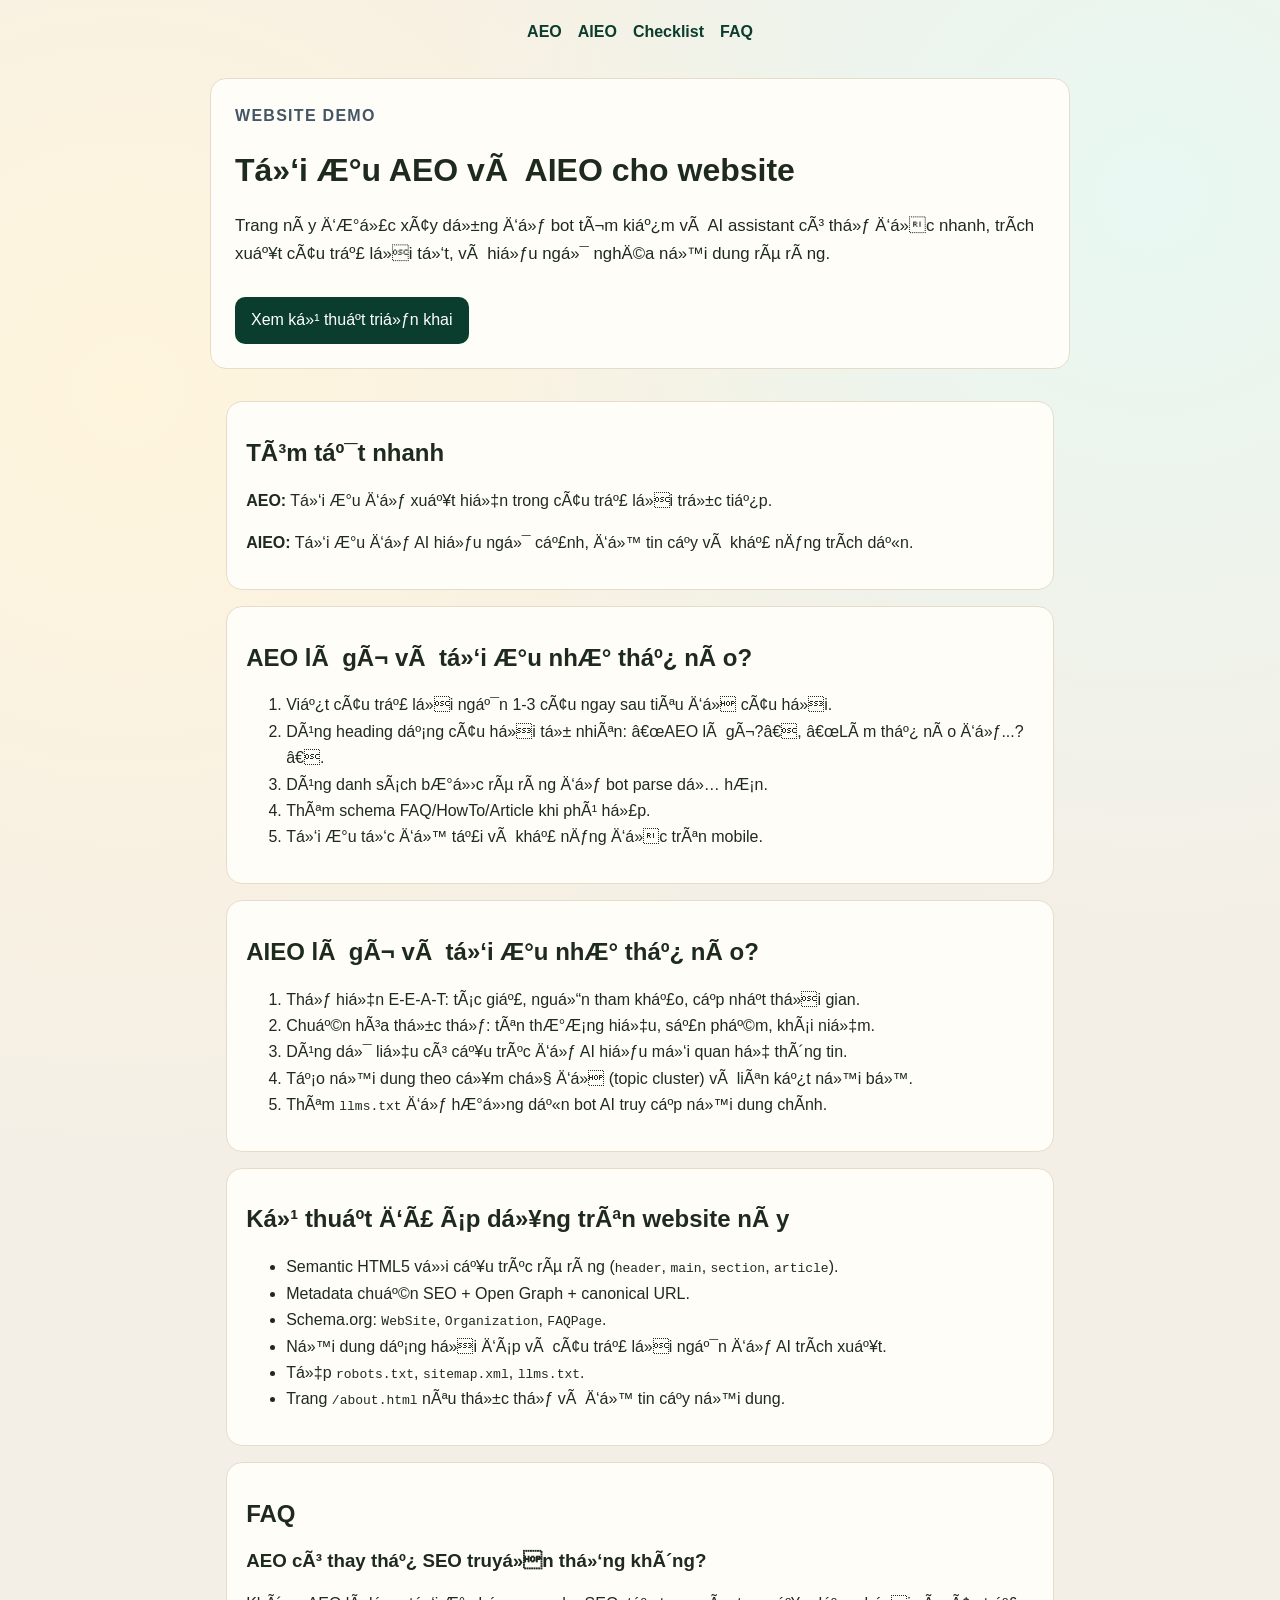
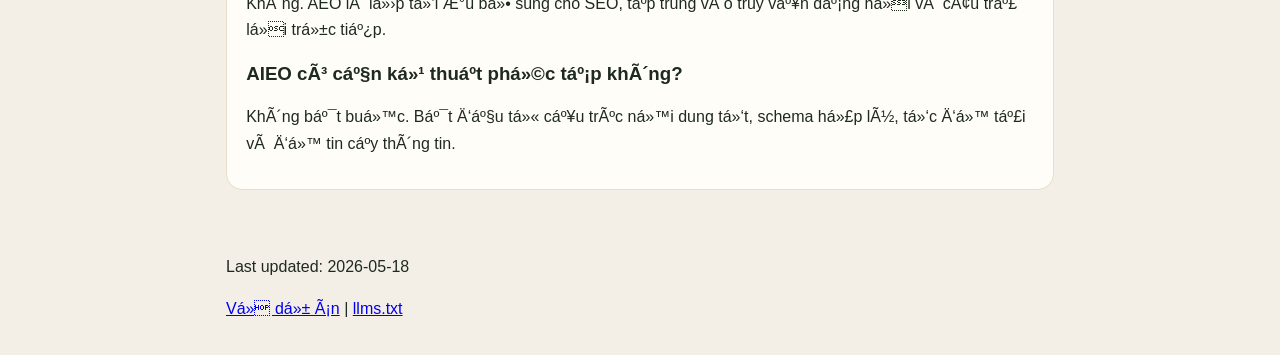
==== index.html @ 810bc328 "Add files via upload" ====
<!doctype html>
<html lang="vi">
<head>
  <meta charset="UTF-8" />
  <meta name="viewport" content="width=device-width, initial-scale=1.0" />
  <title>AEO vÃ  AIEO Demo | Website Máº«u</title>
  <meta name="description" content="Website máº«u triá»ƒn khai AEO vÃ  AIEO vá»›i ná»™i dung dáº¡ng há»i Ä‘Ã¡p, dá»¯ liá»‡u cÃ³ cáº¥u trÃºc, llms.txt, sitemap vÃ  robots." />
  <link rel="canonical" href="https://tranquoctoan.github.io/aeo-aieo-demo/" />
  <meta property="og:title" content="AEO vÃ  AIEO Demo" />
  <meta property="og:description" content="Demo website Ã¡p dá»¥ng ká»¹ thuáº­t AEO/AIEO thá»±c táº¿." />
  <meta property="og:type" content="website" />
  <meta property="og:url" content="https://tranquoctoan.github.io/aeo-aieo-demo/" />
  <meta name="twitter:card" content="summary_large_image" />
  <meta name="theme-color" content="#0b3d2e" />
  <link rel="stylesheet" href="./styles.css" />
  <script type="application/ld+json">
  {
    "@context": "https://schema.org",
    "@type": "WebSite",
    "name": "AEO AIEO Demo",
    "url": "https://tranquoctoan.github.io/aeo-aieo-demo/",
    "inLanguage": "vi-VN",
    "potentialAction": {
      "@type": "SearchAction",
      "target": "https://tranquoctoan.github.io/aeo-aieo-demo/?q={search_term_string}",
      "query-input": "required name=search_term_string"
    }
  }
  </script>
  <script type="application/ld+json">
  {
    "@context": "https://schema.org",
    "@type": "Organization",
    "name": "AEO AIEO Demo Team",
    "url": "https://tranquoctoan.github.io/aeo-aieo-demo/",
    "sameAs": []
  }
  </script>
  <script type="application/ld+json">
  {
    "@context": "https://schema.org",
    "@type": "FAQPage",
    "mainEntity": [
      {
        "@type": "Question",
        "name": "AEO lÃ  gÃ¬?",
        "acceptedAnswer": {
          "@type": "Answer",
          "text": "AEO (Answer Engine Optimization) lÃ  tá»‘i Æ°u ná»™i dung Ä‘á»ƒ cÃ´ng cá»¥ tráº£ lá»i trá»±c tiáº¿p cÃ³ thá»ƒ trÃ­ch xuáº¥t cÃ¢u tráº£ lá»i rÃµ rÃ ng, chÃ­nh xÃ¡c vÃ  ngáº¯n gá»n."
        }
      },
      {
        "@type": "Question",
        "name": "AIEO lÃ  gÃ¬?",
        "acceptedAnswer": {
          "@type": "Answer",
          "text": "AIEO (AI Engine Optimization) táº­p trung tá»‘i Æ°u website Ä‘á»ƒ cÃ¡c há»‡ thá»‘ng AI nhÆ° chatbot, AI summary vÃ  trá»£ lÃ½ tÃ¬m kiáº¿m hiá»ƒu, Ä‘Ã¡nh giÃ¡ vÃ  tham chiáº¿u ná»™i dung tá»‘t hÆ¡n."
        }
      }
    ]
  }
  </script>
</head>
<body>
  <header class="hero" id="top">
    <nav class="nav">
      <a href="#aeo">AEO</a>
      <a href="#aieo">AIEO</a>
      <a href="#checklist">Checklist</a>
      <a href="#faq">FAQ</a>
    </nav>
    <div class="hero-inner">
      <p class="eyebrow">Website Demo</p>
      <h1>Tá»‘i Æ°u AEO vÃ  AIEO cho website</h1>
      <p class="lead">
        Trang nÃ y Ä‘Æ°á»£c xÃ¢y dá»±ng Ä‘á»ƒ bot tÃ¬m kiáº¿m vÃ  AI assistant cÃ³ thá»ƒ Ä‘á»c nhanh,
        trÃ­ch xuáº¥t cÃ¢u tráº£ lá»i tá»‘t, vÃ  hiá»ƒu ngá»¯ nghÄ©a ná»™i dung rÃµ rÃ ng.
      </p>
      <a class="cta" href="#checklist">Xem ká»¹ thuáº­t triá»ƒn khai</a>
    </div>
  </header>

  <main>
    <article class="content">
      <section id="summary">
        <h2>TÃ³m táº¯t nhanh</h2>
        <p><strong>AEO:</strong> Tá»‘i Æ°u Ä‘á»ƒ xuáº¥t hiá»‡n trong cÃ¢u tráº£ lá»i trá»±c tiáº¿p.</p>
        <p><strong>AIEO:</strong> Tá»‘i Æ°u Ä‘á»ƒ AI hiá»ƒu ngá»¯ cáº£nh, Ä‘á»™ tin cáº­y vÃ  kháº£ nÄƒng trÃ­ch dáº«n.</p>
      </section>

      <section id="aeo">
        <h2>AEO lÃ  gÃ¬ vÃ  tá»‘i Æ°u nhÆ° tháº¿ nÃ o?</h2>
        <ol>
          <li>Viáº¿t cÃ¢u tráº£ lá»i ngáº¯n 1-3 cÃ¢u ngay sau tiÃªu Ä‘á» cÃ¢u há»i.</li>
          <li>DÃ¹ng heading dáº¡ng cÃ¢u há»i tá»± nhiÃªn: â€œAEO lÃ  gÃ¬?â€, â€œLÃ m tháº¿ nÃ o Ä‘á»ƒ...?â€.</li>
          <li>DÃ¹ng danh sÃ¡ch bÆ°á»›c rÃµ rÃ ng Ä‘á»ƒ bot parse dá»… hÆ¡n.</li>
          <li>ThÃªm schema FAQ/HowTo/Article khi phÃ¹ há»£p.</li>
          <li>Tá»‘i Æ°u tá»‘c Ä‘á»™ táº£i vÃ  kháº£ nÄƒng Ä‘á»c trÃªn mobile.</li>
        </ol>
      </section>

      <section id="aieo">
        <h2>AIEO lÃ  gÃ¬ vÃ  tá»‘i Æ°u nhÆ° tháº¿ nÃ o?</h2>
        <ol>
          <li>Thá»ƒ hiá»‡n E-E-A-T: tÃ¡c giáº£, nguá»“n tham kháº£o, cáº­p nháº­t thá»i gian.</li>
          <li>Chuáº©n hÃ³a thá»±c thá»ƒ: tÃªn thÆ°Æ¡ng hiá»‡u, sáº£n pháº©m, khÃ¡i niá»‡m.</li>
          <li>DÃ¹ng dá»¯ liá»‡u cÃ³ cáº¥u trÃºc Ä‘á»ƒ AI hiá»ƒu má»‘i quan há»‡ thÃ´ng tin.</li>
          <li>Táº¡o ná»™i dung theo cá»¥m chá»§ Ä‘á» (topic cluster) vÃ  liÃªn káº¿t ná»™i bá»™.</li>
          <li>ThÃªm <code>llms.txt</code> Ä‘á»ƒ hÆ°á»›ng dáº«n bot AI truy cáº­p ná»™i dung chÃ­nh.</li>
        </ol>
      </section>

      <section id="checklist">
        <h2>Ká»¹ thuáº­t Ä‘Ã£ Ã¡p dá»¥ng trÃªn website nÃ y</h2>
        <ul>
          <li>Semantic HTML5 vá»›i cáº¥u trÃºc rÃµ rÃ ng (<code>header</code>, <code>main</code>, <code>section</code>, <code>article</code>).</li>
          <li>Metadata chuáº©n SEO + Open Graph + canonical URL.</li>
          <li>Schema.org: <code>WebSite</code>, <code>Organization</code>, <code>FAQPage</code>.</li>
          <li>Ná»™i dung dáº¡ng há»i Ä‘Ã¡p vÃ  cÃ¢u tráº£ lá»i ngáº¯n Ä‘á»ƒ AI trÃ­ch xuáº¥t.</li>
          <li>Tá»‡p <code>robots.txt</code>, <code>sitemap.xml</code>, <code>llms.txt</code>.</li>
          <li>Trang <code>/about.html</code> nÃªu thá»±c thá»ƒ vÃ  Ä‘á»™ tin cáº­y ná»™i dung.</li>
        </ul>
      </section>

      <section id="faq">
        <h2>FAQ</h2>
        <h3>AEO cÃ³ thay tháº¿ SEO truyá»n thá»‘ng khÃ´ng?</h3>
        <p>KhÃ´ng. AEO lÃ  lá»›p tá»‘i Æ°u bá»• sung cho SEO, táº­p trung vÃ o truy váº¥n dáº¡ng há»i vÃ  cÃ¢u tráº£ lá»i trá»±c tiáº¿p.</p>
        <h3>AIEO cÃ³ cáº§n ká»¹ thuáº­t phá»©c táº¡p khÃ´ng?</h3>
        <p>KhÃ´ng báº¯t buá»™c. Báº¯t Ä‘áº§u tá»« cáº¥u trÃºc ná»™i dung tá»‘t, schema há»£p lÃ½, tá»‘c Ä‘á»™ táº£i vÃ  Ä‘á»™ tin cáº­y thÃ´ng tin.</p>
      </section>
    </article>
  </main>

  <footer class="footer">
    <p>Last updated: <time datetime="2026-05-18">2026-05-18</time></p>
    <p><a href="./about.html">Vá» dá»± Ã¡n</a> | <a href="./llms.txt">llms.txt</a></p>
  </footer>
</body>
</html>
---- styles.css ----
:root {
  --bg: #f4efe6;
  --ink: #1f2a1f;
  --accent: #0b3d2e;
  --accent-2: #f5a623;
  --card: #fffdf8;
}

* {
  box-sizing: border-box;
}

body {
  margin: 0;
  font-family: "Segoe UI", Tahoma, Geneva, Verdana, sans-serif;
  color: var(--ink);
  background:
    radial-gradient(circle at 10% 20%, #fff5dd 0%, transparent 40%),
    radial-gradient(circle at 90% 10%, #e8f8f2 0%, transparent 35%),
    var(--bg);
  line-height: 1.65;
}

.hero {
  padding: 1.2rem 1rem 2rem;
}

.nav {
  display: flex;
  gap: 1rem;
  justify-content: center;
  flex-wrap: wrap;
}

.nav a {
  color: var(--accent);
  text-decoration: none;
  font-weight: 700;
}

.hero-inner {
  max-width: 860px;
  margin: 2rem auto 0;
  background: var(--card);
  border: 1px solid #e6dccb;
  border-radius: 16px;
  padding: 1.5rem;
}

.eyebrow {
  margin: 0;
  letter-spacing: .08em;
  text-transform: uppercase;
  color: #456;
  font-weight: 600;
}

h1, h2, h3 {
  line-height: 1.25;
}

.lead {
  font-size: 1.05rem;
}

.cta {
  display: inline-block;
  margin-top: .8rem;
  background: var(--accent);
  color: white;
  padding: .65rem 1rem;
  border-radius: 10px;
  text-decoration: none;
}

.content {
  max-width: 860px;
  margin: 0 auto;
  padding: 0 1rem 2rem;
}

section {
  background: var(--card);
  border: 1px solid #e6dccb;
  border-radius: 16px;
  padding: 1rem 1.2rem;
  margin-bottom: 1rem;
}

.footer {
  max-width: 860px;
  margin: 0 auto 2rem;
  padding: 0 1rem;
}

@media (max-width: 720px) {
  .hero-inner {
    padding: 1rem;
  }

  section {
    padding: .9rem 1rem;
  }
}
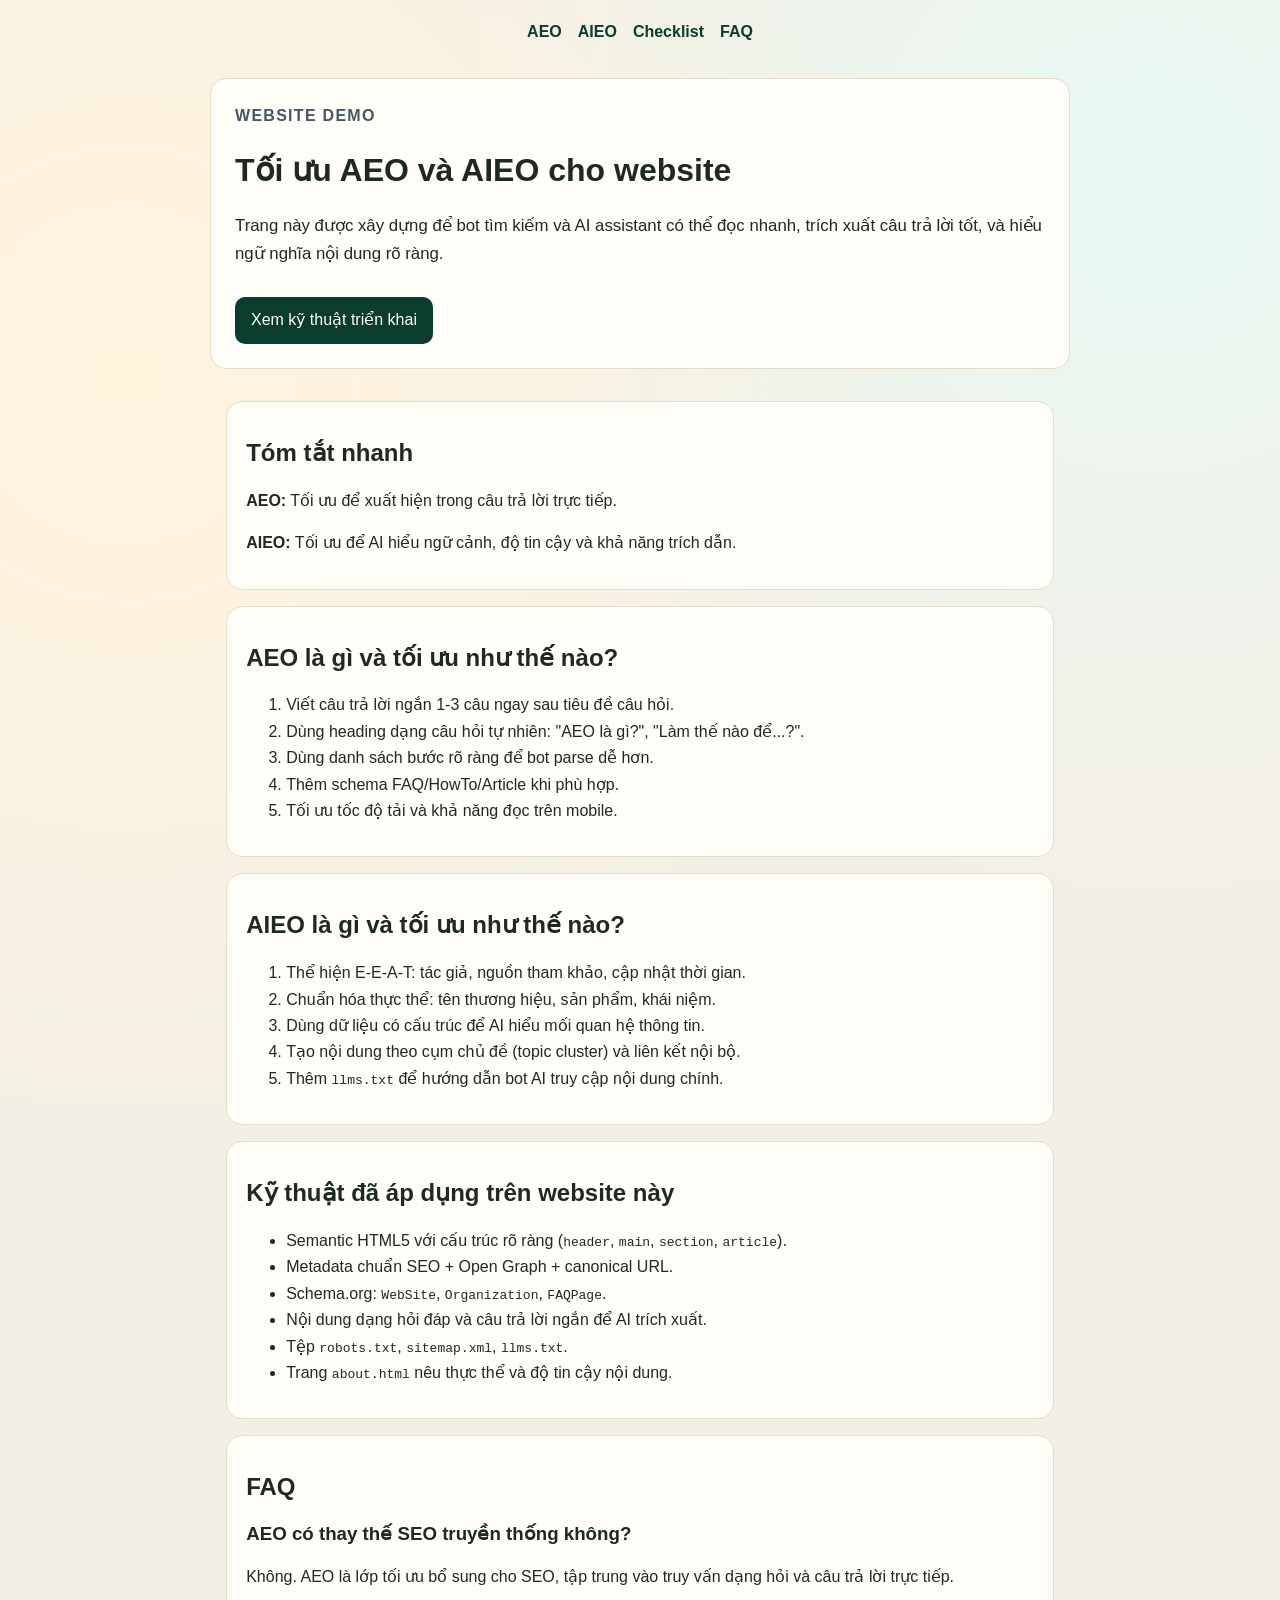
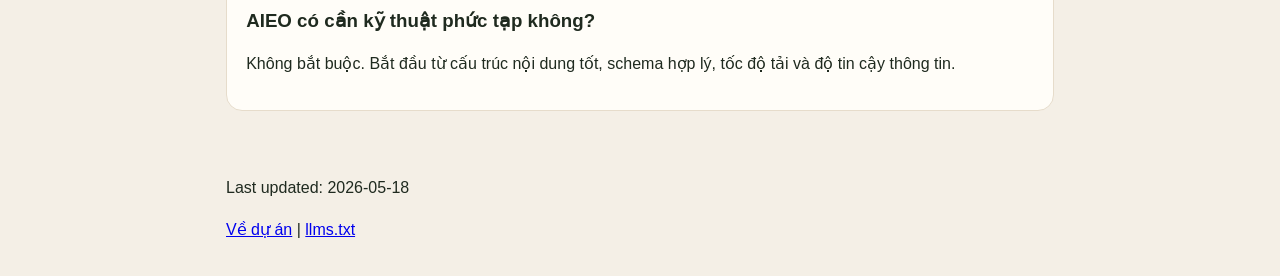
==== commit 33a29bde: "Add files via upload" ====
--- a/index.html
+++ b/index.html
@@ -3,13 +3,13 @@
 <head>
   <meta charset="UTF-8" />
   <meta name="viewport" content="width=device-width, initial-scale=1.0" />
-  <title>AEO vÃ  AIEO Demo | Website Máº«u</title>
-  <meta name="description" content="Website máº«u triá»ƒn khai AEO vÃ  AIEO vá»›i ná»™i dung dáº¡ng há»i Ä‘Ã¡p, dá»¯ liá»‡u cÃ³ cáº¥u trÃºc, llms.txt, sitemap vÃ  robots." />
-  <link rel="canonical" href="https://tranquoctoan.github.io/aeo-aieo-demo/" />
-  <meta property="og:title" content="AEO vÃ  AIEO Demo" />
-  <meta property="og:description" content="Demo website Ã¡p dá»¥ng ká»¹ thuáº­t AEO/AIEO thá»±c táº¿." />
+  <title>AEO và AIEO Demo | Website Mẫu</title>
+  <meta name="description" content="Website mẫu triển khai AEO và AIEO với nội dung dạng hỏi đáp, dữ liệu có cấu trúc, llms.txt, sitemap và robots." />
+  <link rel="canonical" href="https://trqutonn-jpg.github.io/aeo-aieo-demo/" />
+  <meta property="og:title" content="AEO và AIEO Demo" />
+  <meta property="og:description" content="Demo website áp dụng kỹ thuật AEO/AIEO thực tế." />
   <meta property="og:type" content="website" />
-  <meta property="og:url" content="https://tranquoctoan.github.io/aeo-aieo-demo/" />
+  <meta property="og:url" content="https://trqutonn-jpg.github.io/aeo-aieo-demo/" />
   <meta name="twitter:card" content="summary_large_image" />
   <meta name="theme-color" content="#0b3d2e" />
   <link rel="stylesheet" href="./styles.css" />
@@ -18,11 +18,11 @@
     "@context": "https://schema.org",
     "@type": "WebSite",
     "name": "AEO AIEO Demo",
-    "url": "https://tranquoctoan.github.io/aeo-aieo-demo/",
+    "url": "https://trqutonn-jpg.github.io/aeo-aieo-demo/",
     "inLanguage": "vi-VN",
     "potentialAction": {
       "@type": "SearchAction",
-      "target": "https://tranquoctoan.github.io/aeo-aieo-demo/?q={search_term_string}",
+      "target": "https://trqutonn-jpg.github.io/aeo-aieo-demo/?q={search_term_string}",
       "query-input": "required name=search_term_string"
     }
   }
@@ -32,7 +32,7 @@
     "@context": "https://schema.org",
     "@type": "Organization",
     "name": "AEO AIEO Demo Team",
-    "url": "https://tranquoctoan.github.io/aeo-aieo-demo/",
+    "url": "https://trqutonn-jpg.github.io/aeo-aieo-demo/",
     "sameAs": []
   }
   </script>
@@ -43,18 +43,18 @@
     "mainEntity": [
       {
         "@type": "Question",
-        "name": "AEO lÃ  gÃ¬?",
+        "name": "AEO là gì?",
         "acceptedAnswer": {
           "@type": "Answer",
-          "text": "AEO (Answer Engine Optimization) lÃ  tá»‘i Æ°u ná»™i dung Ä‘á»ƒ cÃ´ng cá»¥ tráº£ lá»i trá»±c tiáº¿p cÃ³ thá»ƒ trÃ­ch xuáº¥t cÃ¢u tráº£ lá»i rÃµ rÃ ng, chÃ­nh xÃ¡c vÃ  ngáº¯n gá»n."
+          "text": "AEO (Answer Engine Optimization) là tối ưu nội dung để công cụ trả lời trực tiếp có thể trích xuất câu trả lời rõ ràng, chính xác và ngắn gọn."
         }
       },
       {
         "@type": "Question",
-        "name": "AIEO lÃ  gÃ¬?",
+        "name": "AIEO là gì?",
         "acceptedAnswer": {
           "@type": "Answer",
-          "text": "AIEO (AI Engine Optimization) táº­p trung tá»‘i Æ°u website Ä‘á»ƒ cÃ¡c há»‡ thá»‘ng AI nhÆ° chatbot, AI summary vÃ  trá»£ lÃ½ tÃ¬m kiáº¿m hiá»ƒu, Ä‘Ã¡nh giÃ¡ vÃ  tham chiáº¿u ná»™i dung tá»‘t hÆ¡n."
+          "text": "AIEO (AI Engine Optimization) tập trung tối ưu website để các hệ thống AI như chatbot, AI summary và trợ lý tìm kiếm hiểu, đánh giá và tham chiếu nội dung tốt hơn."
         }
       }
     ]
@@ -71,70 +71,70 @@
     </nav>
     <div class="hero-inner">
       <p class="eyebrow">Website Demo</p>
-      <h1>Tá»‘i Æ°u AEO vÃ  AIEO cho website</h1>
+      <h1>Tối ưu AEO và AIEO cho website</h1>
       <p class="lead">
-        Trang nÃ y Ä‘Æ°á»£c xÃ¢y dá»±ng Ä‘á»ƒ bot tÃ¬m kiáº¿m vÃ  AI assistant cÃ³ thá»ƒ Ä‘á»c nhanh,
-        trÃ­ch xuáº¥t cÃ¢u tráº£ lá»i tá»‘t, vÃ  hiá»ƒu ngá»¯ nghÄ©a ná»™i dung rÃµ rÃ ng.
+        Trang này được xây dựng để bot tìm kiếm và AI assistant có thể đọc nhanh,
+        trích xuất câu trả lời tốt, và hiểu ngữ nghĩa nội dung rõ ràng.
       </p>
-      <a class="cta" href="#checklist">Xem ká»¹ thuáº­t triá»ƒn khai</a>
+      <a class="cta" href="#checklist">Xem kỹ thuật triển khai</a>
     </div>
   </header>
 
   <main>
     <article class="content">
       <section id="summary">
-        <h2>TÃ³m táº¯t nhanh</h2>
-        <p><strong>AEO:</strong> Tá»‘i Æ°u Ä‘á»ƒ xuáº¥t hiá»‡n trong cÃ¢u tráº£ lá»i trá»±c tiáº¿p.</p>
-        <p><strong>AIEO:</strong> Tá»‘i Æ°u Ä‘á»ƒ AI hiá»ƒu ngá»¯ cáº£nh, Ä‘á»™ tin cáº­y vÃ  kháº£ nÄƒng trÃ­ch dáº«n.</p>
+        <h2>Tóm tắt nhanh</h2>
+        <p><strong>AEO:</strong> Tối ưu để xuất hiện trong câu trả lời trực tiếp.</p>
+        <p><strong>AIEO:</strong> Tối ưu để AI hiểu ngữ cảnh, độ tin cậy và khả năng trích dẫn.</p>
       </section>
 
       <section id="aeo">
-        <h2>AEO lÃ  gÃ¬ vÃ  tá»‘i Æ°u nhÆ° tháº¿ nÃ o?</h2>
+        <h2>AEO là gì và tối ưu như thế nào?</h2>
         <ol>
-          <li>Viáº¿t cÃ¢u tráº£ lá»i ngáº¯n 1-3 cÃ¢u ngay sau tiÃªu Ä‘á» cÃ¢u há»i.</li>
-          <li>DÃ¹ng heading dáº¡ng cÃ¢u há»i tá»± nhiÃªn: â€œAEO lÃ  gÃ¬?â€, â€œLÃ m tháº¿ nÃ o Ä‘á»ƒ...?â€.</li>
-          <li>DÃ¹ng danh sÃ¡ch bÆ°á»›c rÃµ rÃ ng Ä‘á»ƒ bot parse dá»… hÆ¡n.</li>
-          <li>ThÃªm schema FAQ/HowTo/Article khi phÃ¹ há»£p.</li>
-          <li>Tá»‘i Æ°u tá»‘c Ä‘á»™ táº£i vÃ  kháº£ nÄƒng Ä‘á»c trÃªn mobile.</li>
+          <li>Viết câu trả lời ngắn 1-3 câu ngay sau tiêu đề câu hỏi.</li>
+          <li>Dùng heading dạng câu hỏi tự nhiên: "AEO là gì?", "Làm thế nào để...?".</li>
+          <li>Dùng danh sách bước rõ ràng để bot parse dễ hơn.</li>
+          <li>Thêm schema FAQ/HowTo/Article khi phù hợp.</li>
+          <li>Tối ưu tốc độ tải và khả năng đọc trên mobile.</li>
         </ol>
       </section>
 
       <section id="aieo">
-        <h2>AIEO lÃ  gÃ¬ vÃ  tá»‘i Æ°u nhÆ° tháº¿ nÃ o?</h2>
+        <h2>AIEO là gì và tối ưu như thế nào?</h2>
         <ol>
-          <li>Thá»ƒ hiá»‡n E-E-A-T: tÃ¡c giáº£, nguá»“n tham kháº£o, cáº­p nháº­t thá»i gian.</li>
-          <li>Chuáº©n hÃ³a thá»±c thá»ƒ: tÃªn thÆ°Æ¡ng hiá»‡u, sáº£n pháº©m, khÃ¡i niá»‡m.</li>
-          <li>DÃ¹ng dá»¯ liá»‡u cÃ³ cáº¥u trÃºc Ä‘á»ƒ AI hiá»ƒu má»‘i quan há»‡ thÃ´ng tin.</li>
-          <li>Táº¡o ná»™i dung theo cá»¥m chá»§ Ä‘á» (topic cluster) vÃ  liÃªn káº¿t ná»™i bá»™.</li>
-          <li>ThÃªm <code>llms.txt</code> Ä‘á»ƒ hÆ°á»›ng dáº«n bot AI truy cáº­p ná»™i dung chÃ­nh.</li>
+          <li>Thể hiện E-E-A-T: tác giả, nguồn tham khảo, cập nhật thời gian.</li>
+          <li>Chuẩn hóa thực thể: tên thương hiệu, sản phẩm, khái niệm.</li>
+          <li>Dùng dữ liệu có cấu trúc để AI hiểu mối quan hệ thông tin.</li>
+          <li>Tạo nội dung theo cụm chủ đề (topic cluster) và liên kết nội bộ.</li>
+          <li>Thêm <code>llms.txt</code> để hướng dẫn bot AI truy cập nội dung chính.</li>
         </ol>
       </section>
 
       <section id="checklist">
-        <h2>Ká»¹ thuáº­t Ä‘Ã£ Ã¡p dá»¥ng trÃªn website nÃ y</h2>
+        <h2>Kỹ thuật đã áp dụng trên website này</h2>
         <ul>
-          <li>Semantic HTML5 vá»›i cáº¥u trÃºc rÃµ rÃ ng (<code>header</code>, <code>main</code>, <code>section</code>, <code>article</code>).</li>
-          <li>Metadata chuáº©n SEO + Open Graph + canonical URL.</li>
+          <li>Semantic HTML5 với cấu trúc rõ ràng (<code>header</code>, <code>main</code>, <code>section</code>, <code>article</code>).</li>
+          <li>Metadata chuẩn SEO + Open Graph + canonical URL.</li>
           <li>Schema.org: <code>WebSite</code>, <code>Organization</code>, <code>FAQPage</code>.</li>
-          <li>Ná»™i dung dáº¡ng há»i Ä‘Ã¡p vÃ  cÃ¢u tráº£ lá»i ngáº¯n Ä‘á»ƒ AI trÃ­ch xuáº¥t.</li>
-          <li>Tá»‡p <code>robots.txt</code>, <code>sitemap.xml</code>, <code>llms.txt</code>.</li>
-          <li>Trang <code>/about.html</code> nÃªu thá»±c thá»ƒ vÃ  Ä‘á»™ tin cáº­y ná»™i dung.</li>
+          <li>Nội dung dạng hỏi đáp và câu trả lời ngắn để AI trích xuất.</li>
+          <li>Tệp <code>robots.txt</code>, <code>sitemap.xml</code>, <code>llms.txt</code>.</li>
+          <li>Trang <code>about.html</code> nêu thực thể và độ tin cậy nội dung.</li>
         </ul>
       </section>
 
       <section id="faq">
         <h2>FAQ</h2>
-        <h3>AEO cÃ³ thay tháº¿ SEO truyá»n thá»‘ng khÃ´ng?</h3>
-        <p>KhÃ´ng. AEO lÃ  lá»›p tá»‘i Æ°u bá»• sung cho SEO, táº­p trung vÃ o truy váº¥n dáº¡ng há»i vÃ  cÃ¢u tráº£ lá»i trá»±c tiáº¿p.</p>
-        <h3>AIEO cÃ³ cáº§n ká»¹ thuáº­t phá»©c táº¡p khÃ´ng?</h3>
-        <p>KhÃ´ng báº¯t buá»™c. Báº¯t Ä‘áº§u tá»« cáº¥u trÃºc ná»™i dung tá»‘t, schema há»£p lÃ½, tá»‘c Ä‘á»™ táº£i vÃ  Ä‘á»™ tin cáº­y thÃ´ng tin.</p>
+        <h3>AEO có thay thế SEO truyền thống không?</h3>
+        <p>Không. AEO là lớp tối ưu bổ sung cho SEO, tập trung vào truy vấn dạng hỏi và câu trả lời trực tiếp.</p>
+        <h3>AIEO có cần kỹ thuật phức tạp không?</h3>
+        <p>Không bắt buộc. Bắt đầu từ cấu trúc nội dung tốt, schema hợp lý, tốc độ tải và độ tin cậy thông tin.</p>
       </section>
     </article>
   </main>
 
   <footer class="footer">
     <p>Last updated: <time datetime="2026-05-18">2026-05-18</time></p>
-    <p><a href="./about.html">Vá» dá»± Ã¡n</a> | <a href="./llms.txt">llms.txt</a></p>
+    <p><a href="./about.html">Về dự án</a> | <a href="./llms.txt">llms.txt</a></p>
   </footer>
 </body>
 </html>
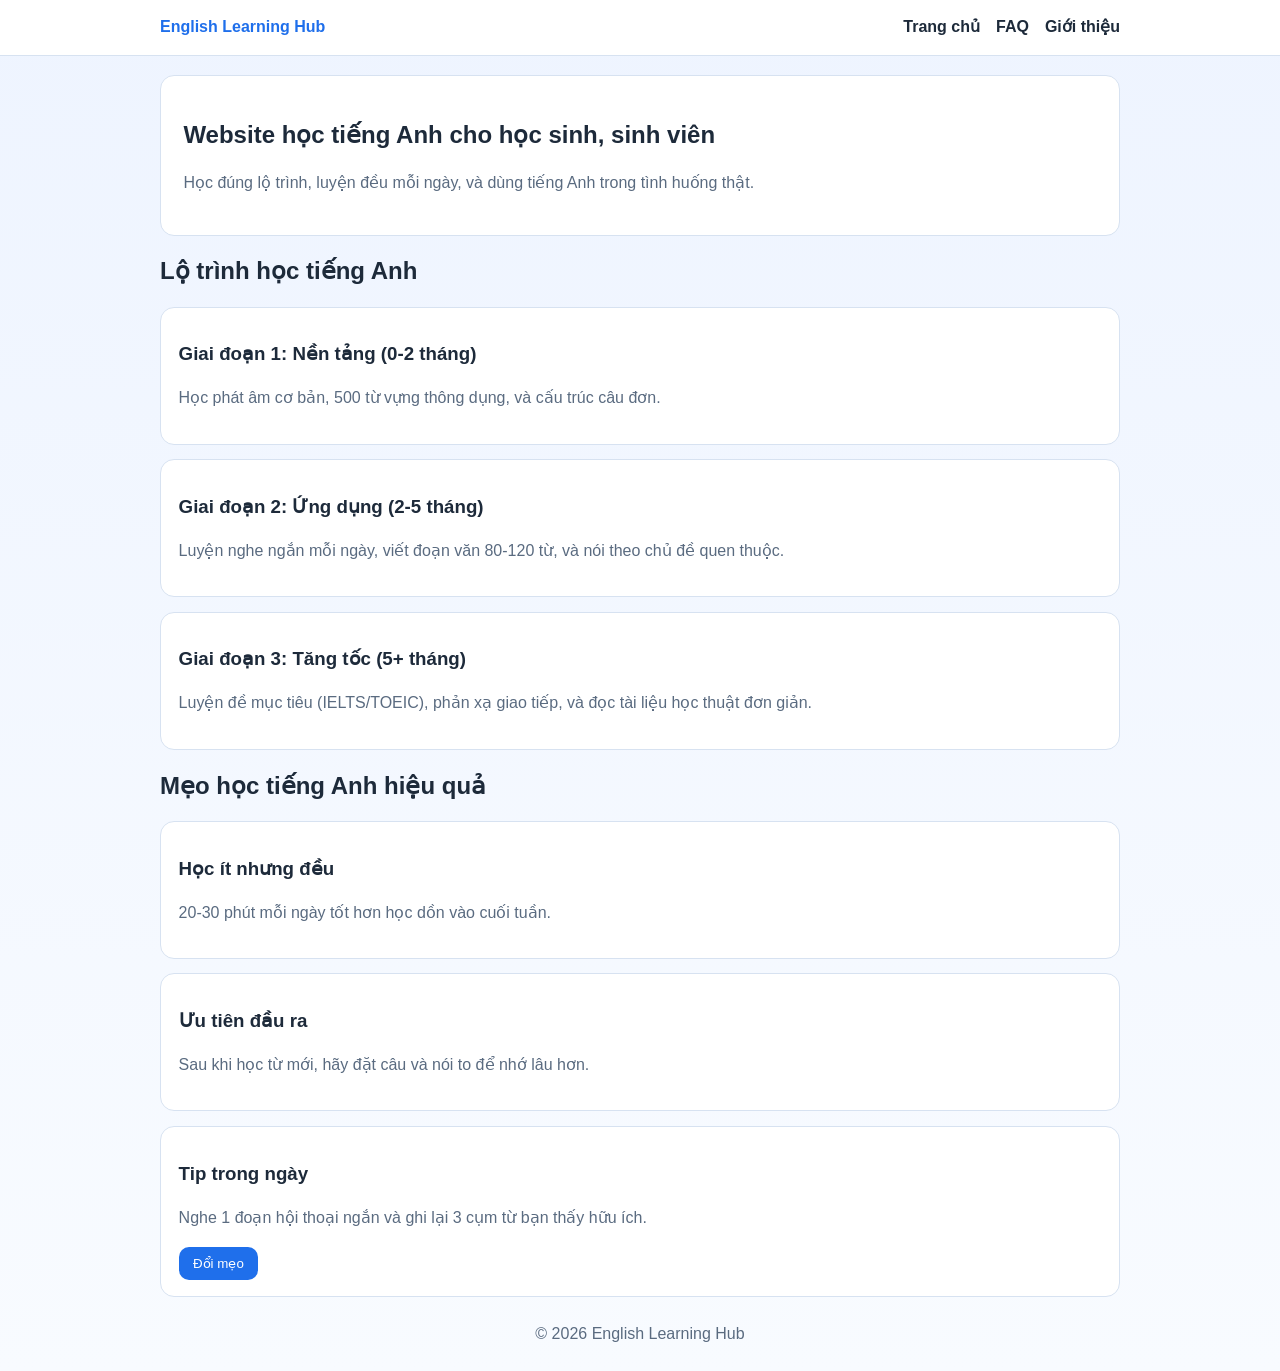
==== commit 0b6a92bb: "Add files via upload" ====
--- a/index.html
+++ b/index.html
@@ -3,138 +3,96 @@
 <head>
   <meta charset="UTF-8" />
   <meta name="viewport" content="width=device-width, initial-scale=1.0" />
-  <title>AEO và AIEO Demo | Website Mẫu</title>
-  <meta name="description" content="Website mẫu triển khai AEO và AIEO với nội dung dạng hỏi đáp, dữ liệu có cấu trúc, llms.txt, sitemap và robots." />
+  <title>English Learning Hub | Học tiếng Anh cho học sinh, sinh viên</title>
+  <meta name="description" content="English Learning Hub cung cấp lộ trình học tiếng Anh rõ ràng, mẹo học hiệu quả và nội dung dễ hiểu cho học sinh, sinh viên." />
   <link rel="canonical" href="https://trqutonn-jpg.github.io/aeo-aieo-demo/" />
-  <meta property="og:title" content="AEO và AIEO Demo" />
-  <meta property="og:description" content="Demo website áp dụng kỹ thuật AEO/AIEO thực tế." />
+  <meta property="og:title" content="English Learning Hub" />
+  <meta property="og:description" content="Website học tiếng Anh đơn giản, rõ ràng, thực tế cho học sinh, sinh viên." />
   <meta property="og:type" content="website" />
   <meta property="og:url" content="https://trqutonn-jpg.github.io/aeo-aieo-demo/" />
-  <meta name="twitter:card" content="summary_large_image" />
-  <meta name="theme-color" content="#0b3d2e" />
-  <link rel="stylesheet" href="./styles.css" />
+  <link rel="stylesheet" href="./style.css" />
   <script type="application/ld+json">
   {
     "@context": "https://schema.org",
     "@type": "WebSite",
-    "name": "AEO AIEO Demo",
+    "name": "English Learning Hub",
     "url": "https://trqutonn-jpg.github.io/aeo-aieo-demo/",
     "inLanguage": "vi-VN",
-    "potentialAction": {
-      "@type": "SearchAction",
-      "target": "https://trqutonn-jpg.github.io/aeo-aieo-demo/?q={search_term_string}",
-      "query-input": "required name=search_term_string"
-    }
-  }
-  </script>
-  <script type="application/ld+json">
-  {
-    "@context": "https://schema.org",
-    "@type": "Organization",
-    "name": "AEO AIEO Demo Team",
-    "url": "https://trqutonn-jpg.github.io/aeo-aieo-demo/",
-    "sameAs": []
-  }
-  </script>
-  <script type="application/ld+json">
-  {
-    "@context": "https://schema.org",
-    "@type": "FAQPage",
-    "mainEntity": [
-      {
-        "@type": "Question",
-        "name": "AEO là gì?",
-        "acceptedAnswer": {
-          "@type": "Answer",
-          "text": "AEO (Answer Engine Optimization) là tối ưu nội dung để công cụ trả lời trực tiếp có thể trích xuất câu trả lời rõ ràng, chính xác và ngắn gọn."
-        }
-      },
-      {
-        "@type": "Question",
-        "name": "AIEO là gì?",
-        "acceptedAnswer": {
-          "@type": "Answer",
-          "text": "AIEO (AI Engine Optimization) tập trung tối ưu website để các hệ thống AI như chatbot, AI summary và trợ lý tìm kiếm hiểu, đánh giá và tham chiếu nội dung tốt hơn."
-        }
-      }
-    ]
+    "description": "Website học tiếng Anh cho học sinh, sinh viên với lộ trình rõ ràng và câu trả lời ngắn, dễ hiểu."
   }
   </script>
 </head>
 <body>
-  <header class="hero" id="top">
-    <nav class="nav">
-      <a href="#aeo">AEO</a>
-      <a href="#aieo">AIEO</a>
-      <a href="#checklist">Checklist</a>
-      <a href="#faq">FAQ</a>
-    </nav>
-    <div class="hero-inner">
-      <p class="eyebrow">Website Demo</p>
-      <h1>Tối ưu AEO và AIEO cho website</h1>
-      <p class="lead">
-        Trang này được xây dựng để bot tìm kiếm và AI assistant có thể đọc nhanh,
-        trích xuất câu trả lời tốt, và hiểu ngữ nghĩa nội dung rõ ràng.
-      </p>
-      <a class="cta" href="#checklist">Xem kỹ thuật triển khai</a>
+  <header class="site-header">
+    <div class="container nav-wrap">
+      <a class="logo" href="./index.html">English Learning Hub</a>
+      <nav class="menu">
+        <a href="./index.html">Trang chủ</a>
+        <a href="./faq.html">FAQ</a>
+        <a href="./about.html">Giới thiệu</a>
+      </nav>
     </div>
   </header>
 
-  <main>
-    <article class="content">
-      <section id="summary">
-        <h2>Tóm tắt nhanh</h2>
-        <p><strong>AEO:</strong> Tối ưu để xuất hiện trong câu trả lời trực tiếp.</p>
-        <p><strong>AIEO:</strong> Tối ưu để AI hiểu ngữ cảnh, độ tin cậy và khả năng trích dẫn.</p>
-      </section>
+  <main class="container">
+    <section class="hero">
+      <h1>Website học tiếng Anh cho học sinh, sinh viên</h1>
+      <p>Học đúng lộ trình, luyện đều mỗi ngày, và dùng tiếng Anh trong tình huống thật.</p>
+    </section>
 
-      <section id="aeo">
-        <h2>AEO là gì và tối ưu như thế nào?</h2>
-        <ol>
-          <li>Viết câu trả lời ngắn 1-3 câu ngay sau tiêu đề câu hỏi.</li>
-          <li>Dùng heading dạng câu hỏi tự nhiên: "AEO là gì?", "Làm thế nào để...?".</li>
-          <li>Dùng danh sách bước rõ ràng để bot parse dễ hơn.</li>
-          <li>Thêm schema FAQ/HowTo/Article khi phù hợp.</li>
-          <li>Tối ưu tốc độ tải và khả năng đọc trên mobile.</li>
-        </ol>
-      </section>
+    <section>
+      <h2>Lộ trình học tiếng Anh</h2>
+      <article class="card">
+        <h3>Giai đoạn 1: Nền tảng (0-2 tháng)</h3>
+        <p>Học phát âm cơ bản, 500 từ vựng thông dụng, và cấu trúc câu đơn.</p>
+      </article>
+      <article class="card">
+        <h3>Giai đoạn 2: Ứng dụng (2-5 tháng)</h3>
+        <p>Luyện nghe ngắn mỗi ngày, viết đoạn văn 80-120 từ, và nói theo chủ đề quen thuộc.</p>
+      </article>
+      <article class="card">
+        <h3>Giai đoạn 3: Tăng tốc (5+ tháng)</h3>
+        <p>Luyện đề mục tiêu (IELTS/TOEIC), phản xạ giao tiếp, và đọc tài liệu học thuật đơn giản.</p>
+      </article>
+    </section>
 
-      <section id="aieo">
-        <h2>AIEO là gì và tối ưu như thế nào?</h2>
-        <ol>
-          <li>Thể hiện E-E-A-T: tác giả, nguồn tham khảo, cập nhật thời gian.</li>
-          <li>Chuẩn hóa thực thể: tên thương hiệu, sản phẩm, khái niệm.</li>
-          <li>Dùng dữ liệu có cấu trúc để AI hiểu mối quan hệ thông tin.</li>
-          <li>Tạo nội dung theo cụm chủ đề (topic cluster) và liên kết nội bộ.</li>
-          <li>Thêm <code>llms.txt</code> để hướng dẫn bot AI truy cập nội dung chính.</li>
-        </ol>
-      </section>
-
-      <section id="checklist">
-        <h2>Kỹ thuật đã áp dụng trên website này</h2>
-        <ul>
-          <li>Semantic HTML5 với cấu trúc rõ ràng (<code>header</code>, <code>main</code>, <code>section</code>, <code>article</code>).</li>
-          <li>Metadata chuẩn SEO + Open Graph + canonical URL.</li>
-          <li>Schema.org: <code>WebSite</code>, <code>Organization</code>, <code>FAQPage</code>.</li>
-          <li>Nội dung dạng hỏi đáp và câu trả lời ngắn để AI trích xuất.</li>
-          <li>Tệp <code>robots.txt</code>, <code>sitemap.xml</code>, <code>llms.txt</code>.</li>
-          <li>Trang <code>about.html</code> nêu thực thể và độ tin cậy nội dung.</li>
-        </ul>
-      </section>
-
-      <section id="faq">
-        <h2>FAQ</h2>
-        <h3>AEO có thay thế SEO truyền thống không?</h3>
-        <p>Không. AEO là lớp tối ưu bổ sung cho SEO, tập trung vào truy vấn dạng hỏi và câu trả lời trực tiếp.</p>
-        <h3>AIEO có cần kỹ thuật phức tạp không?</h3>
-        <p>Không bắt buộc. Bắt đầu từ cấu trúc nội dung tốt, schema hợp lý, tốc độ tải và độ tin cậy thông tin.</p>
-      </section>
-    </article>
+    <section>
+      <h2>Mẹo học tiếng Anh hiệu quả</h2>
+      <div class="card">
+        <h3>Học ít nhưng đều</h3>
+        <p>20-30 phút mỗi ngày tốt hơn học dồn vào cuối tuần.</p>
+      </div>
+      <div class="card">
+        <h3>Ưu tiên đầu ra</h3>
+        <p>Sau khi học từ mới, hãy đặt câu và nói to để nhớ lâu hơn.</p>
+      </div>
+      <div class="card">
+        <h3>Tip trong ngày</h3>
+        <p id="daily-tip">Nghe 1 đoạn hội thoại ngắn và ghi lại 3 cụm từ bạn thấy hữu ích.</p>
+        <button id="tip-btn" class="btn" type="button">Đổi mẹo</button>
+      </div>
+    </section>
   </main>
 
-  <footer class="footer">
-    <p>Last updated: <time datetime="2026-05-18">2026-05-18</time></p>
-    <p><a href="./about.html">Về dự án</a> | <a href="./llms.txt">llms.txt</a></p>
+  <footer class="site-footer">
+    <div class="container">
+      <p>© <span id="year"></span> English Learning Hub</p>
+    </div>
   </footer>
+
+  <script>
+    const tips = [
+      "Nghe 1 đoạn hội thoại ngắn và ghi lại 3 cụm từ bạn thấy hữu ích.",
+      "Đọc 1 bài tiếng Anh 5 phút và tóm tắt bằng 2 câu tiếng Anh.",
+      "Luyện shadowing 10 phút để cải thiện phát âm và ngữ điệu."
+    ];
+    let i = 0;
+    const tipEl = document.getElementById("daily-tip");
+    document.getElementById("tip-btn").addEventListener("click", function () {
+      i = (i + 1) % tips.length;
+      tipEl.textContent = tips[i];
+    });
+    document.getElementById("year").textContent = new Date().getFullYear();
+  </script>
 </body>
 </html>
--- a/style.css
+++ b/style.css
@@ -0,0 +1,110 @@
+:root {
+  --bg: #f4f8ff;
+  --surface: #ffffff;
+  --text: #1d2a3a;
+  --muted: #5a6b80;
+  --primary: #1f6feb;
+  --border: #d7e2f1;
+}
+
+* {
+  box-sizing: border-box;
+}
+
+body {
+  margin: 0;
+  font-family: "Segoe UI", Tahoma, Arial, sans-serif;
+  color: var(--text);
+  background: linear-gradient(180deg, #eef4ff 0%, #f8fbff 100%);
+  line-height: 1.65;
+}
+
+.container {
+  width: min(960px, 92%);
+  margin: 0 auto;
+}
+
+.site-header {
+  background: var(--surface);
+  border-bottom: 1px solid var(--border);
+  position: sticky;
+  top: 0;
+}
+
+.nav-wrap {
+  display: flex;
+  justify-content: space-between;
+  align-items: center;
+  gap: 1rem;
+  padding: 0.9rem 0;
+}
+
+.logo {
+  color: var(--primary);
+  text-decoration: none;
+  font-weight: 700;
+}
+
+.menu {
+  display: flex;
+  gap: 1rem;
+}
+
+.menu a {
+  text-decoration: none;
+  color: var(--text);
+  font-weight: 600;
+}
+
+.menu a:hover {
+  color: var(--primary);
+}
+
+.hero {
+  background: var(--surface);
+  border: 1px solid var(--border);
+  border-radius: 14px;
+  padding: 1.4rem;
+  margin-top: 1.2rem;
+}
+
+.card {
+  background: var(--surface);
+  border: 1px solid var(--border);
+  border-radius: 14px;
+  padding: 1rem 1.1rem;
+  margin: 0.9rem 0;
+}
+
+h1, h2, h3 {
+  line-height: 1.3;
+}
+
+p {
+  color: var(--muted);
+}
+
+.btn {
+  border: 0;
+  background: var(--primary);
+  color: #fff;
+  padding: 0.55rem 0.9rem;
+  border-radius: 10px;
+  cursor: pointer;
+}
+
+.btn:hover {
+  filter: brightness(0.95);
+}
+
+.site-footer {
+  margin: 1.5rem 0;
+  text-align: center;
+}
+
+@media (max-width: 720px) {
+  .nav-wrap {
+    flex-direction: column;
+    align-items: flex-start;
+  }
+}
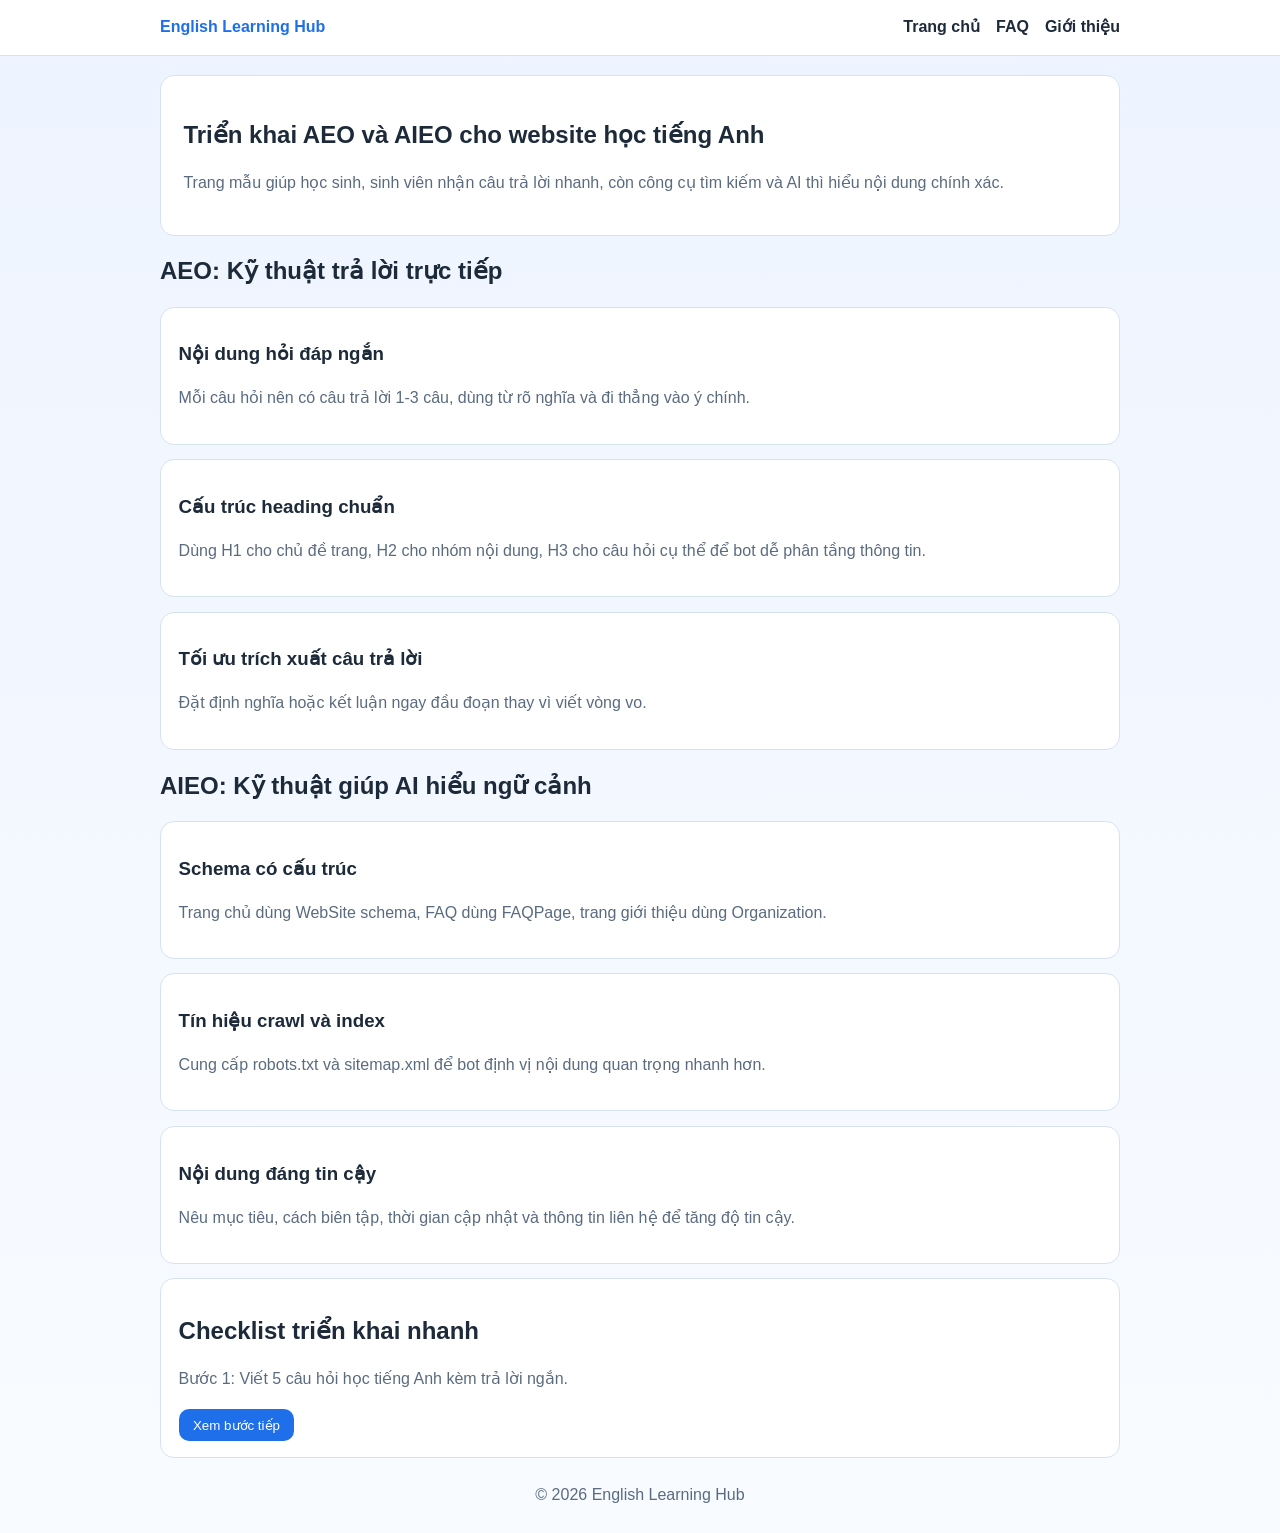
==== commit 43464ab6: "Add files via upload" ====
--- a/index.html
+++ b/index.html
@@ -3,11 +3,11 @@
 <head>
   <meta charset="UTF-8" />
   <meta name="viewport" content="width=device-width, initial-scale=1.0" />
-  <title>English Learning Hub | Học tiếng Anh cho học sinh, sinh viên</title>
-  <meta name="description" content="English Learning Hub cung cấp lộ trình học tiếng Anh rõ ràng, mẹo học hiệu quả và nội dung dễ hiểu cho học sinh, sinh viên." />
+  <title>English Learning Hub | Triển khai AEO và AIEO cho website học tiếng Anh</title>
+  <meta name="description" content="Mẫu website học tiếng Anh tập trung triển khai AEO và AIEO: nội dung hỏi đáp, schema, robots, sitemap và cấu trúc rõ nghĩa." />
   <link rel="canonical" href="https://trqutonn-jpg.github.io/aeo-aieo-demo/" />
-  <meta property="og:title" content="English Learning Hub" />
-  <meta property="og:description" content="Website học tiếng Anh đơn giản, rõ ràng, thực tế cho học sinh, sinh viên." />
+  <meta property="og:title" content="English Learning Hub - AEO & AIEO" />
+  <meta property="og:description" content="Template triển khai AEO/AIEO cho website giáo dục tiếng Anh." />
   <meta property="og:type" content="website" />
   <meta property="og:url" content="https://trqutonn-jpg.github.io/aeo-aieo-demo/" />
   <link rel="stylesheet" href="./style.css" />
@@ -18,7 +18,7 @@
     "name": "English Learning Hub",
     "url": "https://trqutonn-jpg.github.io/aeo-aieo-demo/",
     "inLanguage": "vi-VN",
-    "description": "Website học tiếng Anh cho học sinh, sinh viên với lộ trình rõ ràng và câu trả lời ngắn, dễ hiểu."
+    "description": "Website học tiếng Anh áp dụng AEO và AIEO để tăng khả năng được trích xuất câu trả lời."
   }
   </script>
 </head>
@@ -36,41 +36,46 @@
 
   <main class="container">
     <section class="hero">
-      <h1>Website học tiếng Anh cho học sinh, sinh viên</h1>
-      <p>Học đúng lộ trình, luyện đều mỗi ngày, và dùng tiếng Anh trong tình huống thật.</p>
+      <h1>Triển khai AEO và AIEO cho website học tiếng Anh</h1>
+      <p>Trang mẫu giúp học sinh, sinh viên nhận câu trả lời nhanh, còn công cụ tìm kiếm và AI thì hiểu nội dung chính xác.</p>
     </section>
 
     <section>
-      <h2>Lộ trình học tiếng Anh</h2>
+      <h2>AEO: Kỹ thuật trả lời trực tiếp</h2>
       <article class="card">
-        <h3>Giai đoạn 1: Nền tảng (0-2 tháng)</h3>
-        <p>Học phát âm cơ bản, 500 từ vựng thông dụng, và cấu trúc câu đơn.</p>
+        <h3>Nội dung hỏi đáp ngắn</h3>
+        <p>Mỗi câu hỏi nên có câu trả lời 1-3 câu, dùng từ rõ nghĩa và đi thẳng vào ý chính.</p>
       </article>
       <article class="card">
-        <h3>Giai đoạn 2: Ứng dụng (2-5 tháng)</h3>
-        <p>Luyện nghe ngắn mỗi ngày, viết đoạn văn 80-120 từ, và nói theo chủ đề quen thuộc.</p>
+        <h3>Cấu trúc heading chuẩn</h3>
+        <p>Dùng H1 cho chủ đề trang, H2 cho nhóm nội dung, H3 cho câu hỏi cụ thể để bot dễ phân tầng thông tin.</p>
       </article>
       <article class="card">
-        <h3>Giai đoạn 3: Tăng tốc (5+ tháng)</h3>
-        <p>Luyện đề mục tiêu (IELTS/TOEIC), phản xạ giao tiếp, và đọc tài liệu học thuật đơn giản.</p>
+        <h3>Tối ưu trích xuất câu trả lời</h3>
+        <p>Đặt định nghĩa hoặc kết luận ngay đầu đoạn thay vì viết vòng vo.</p>
       </article>
     </section>
 
     <section>
-      <h2>Mẹo học tiếng Anh hiệu quả</h2>
-      <div class="card">
-        <h3>Học ít nhưng đều</h3>
-        <p>20-30 phút mỗi ngày tốt hơn học dồn vào cuối tuần.</p>
-      </div>
-      <div class="card">
-        <h3>Ưu tiên đầu ra</h3>
-        <p>Sau khi học từ mới, hãy đặt câu và nói to để nhớ lâu hơn.</p>
-      </div>
-      <div class="card">
-        <h3>Tip trong ngày</h3>
-        <p id="daily-tip">Nghe 1 đoạn hội thoại ngắn và ghi lại 3 cụm từ bạn thấy hữu ích.</p>
-        <button id="tip-btn" class="btn" type="button">Đổi mẹo</button>
-      </div>
+      <h2>AIEO: Kỹ thuật giúp AI hiểu ngữ cảnh</h2>
+      <article class="card">
+        <h3>Schema có cấu trúc</h3>
+        <p>Trang chủ dùng WebSite schema, FAQ dùng FAQPage, trang giới thiệu dùng Organization.</p>
+      </article>
+      <article class="card">
+        <h3>Tín hiệu crawl và index</h3>
+        <p>Cung cấp robots.txt và sitemap.xml để bot định vị nội dung quan trọng nhanh hơn.</p>
+      </article>
+      <article class="card">
+        <h3>Nội dung đáng tin cậy</h3>
+        <p>Nêu mục tiêu, cách biên tập, thời gian cập nhật và thông tin liên hệ để tăng độ tin cậy.</p>
+      </article>
+    </section>
+
+    <section class="card">
+      <h2>Checklist triển khai nhanh</h2>
+      <p id="check-item">Bước 1: Viết 5 câu hỏi học tiếng Anh kèm trả lời ngắn.</p>
+      <button id="next-check" class="btn" type="button">Xem bước tiếp</button>
     </section>
   </main>
 
@@ -81,16 +86,18 @@
   </footer>
 
   <script>
-    const tips = [
-      "Nghe 1 đoạn hội thoại ngắn và ghi lại 3 cụm từ bạn thấy hữu ích.",
-      "Đọc 1 bài tiếng Anh 5 phút và tóm tắt bằng 2 câu tiếng Anh.",
-      "Luyện shadowing 10 phút để cải thiện phát âm và ngữ điệu."
+    const checklist = [
+      "Bước 1: Viết 5 câu hỏi học tiếng Anh kèm trả lời ngắn.",
+      "Bước 2: Chuẩn hóa H1, H2, H3 theo đúng cấu trúc nội dung.",
+      "Bước 3: Thêm WebSite, FAQPage và Organization schema.",
+      "Bước 4: Kiểm tra robots.txt và sitemap.xml hoạt động.",
+      "Bước 5: Đo lại bằng Lighthouse và Schema Validator."
     ];
-    let i = 0;
-    const tipEl = document.getElementById("daily-tip");
-    document.getElementById("tip-btn").addEventListener("click", function () {
-      i = (i + 1) % tips.length;
-      tipEl.textContent = tips[i];
+    let idx = 0;
+    const checkEl = document.getElementById("check-item");
+    document.getElementById("next-check").addEventListener("click", function () {
+      idx = (idx + 1) % checklist.length;
+      checkEl.textContent = checklist[idx];
     });
     document.getElementById("year").textContent = new Date().getFullYear();
   </script>
--- a/style.css
+++ b/style.css
@@ -97,6 +97,36 @@
   filter: brightness(0.95);
 }
 
+.faq-tools label {
+  display: block;
+  font-weight: 600;
+  margin-bottom: 0.4rem;
+}
+
+.faq-tools input {
+  width: 100%;
+  padding: 0.65rem;
+  border: 1px solid var(--border);
+  border-radius: 10px;
+  margin-bottom: 0.7rem;
+}
+
+.faq-q {
+  width: 100%;
+  text-align: left;
+  background: transparent;
+  border: 0;
+  font-size: 1.25rem;
+  font-weight: 700;
+  color: var(--text);
+  padding: 0;
+  cursor: pointer;
+}
+
+.faq-a {
+  margin-top: 0.8rem;
+}
+
 .site-footer {
   margin: 1.5rem 0;
   text-align: center;
